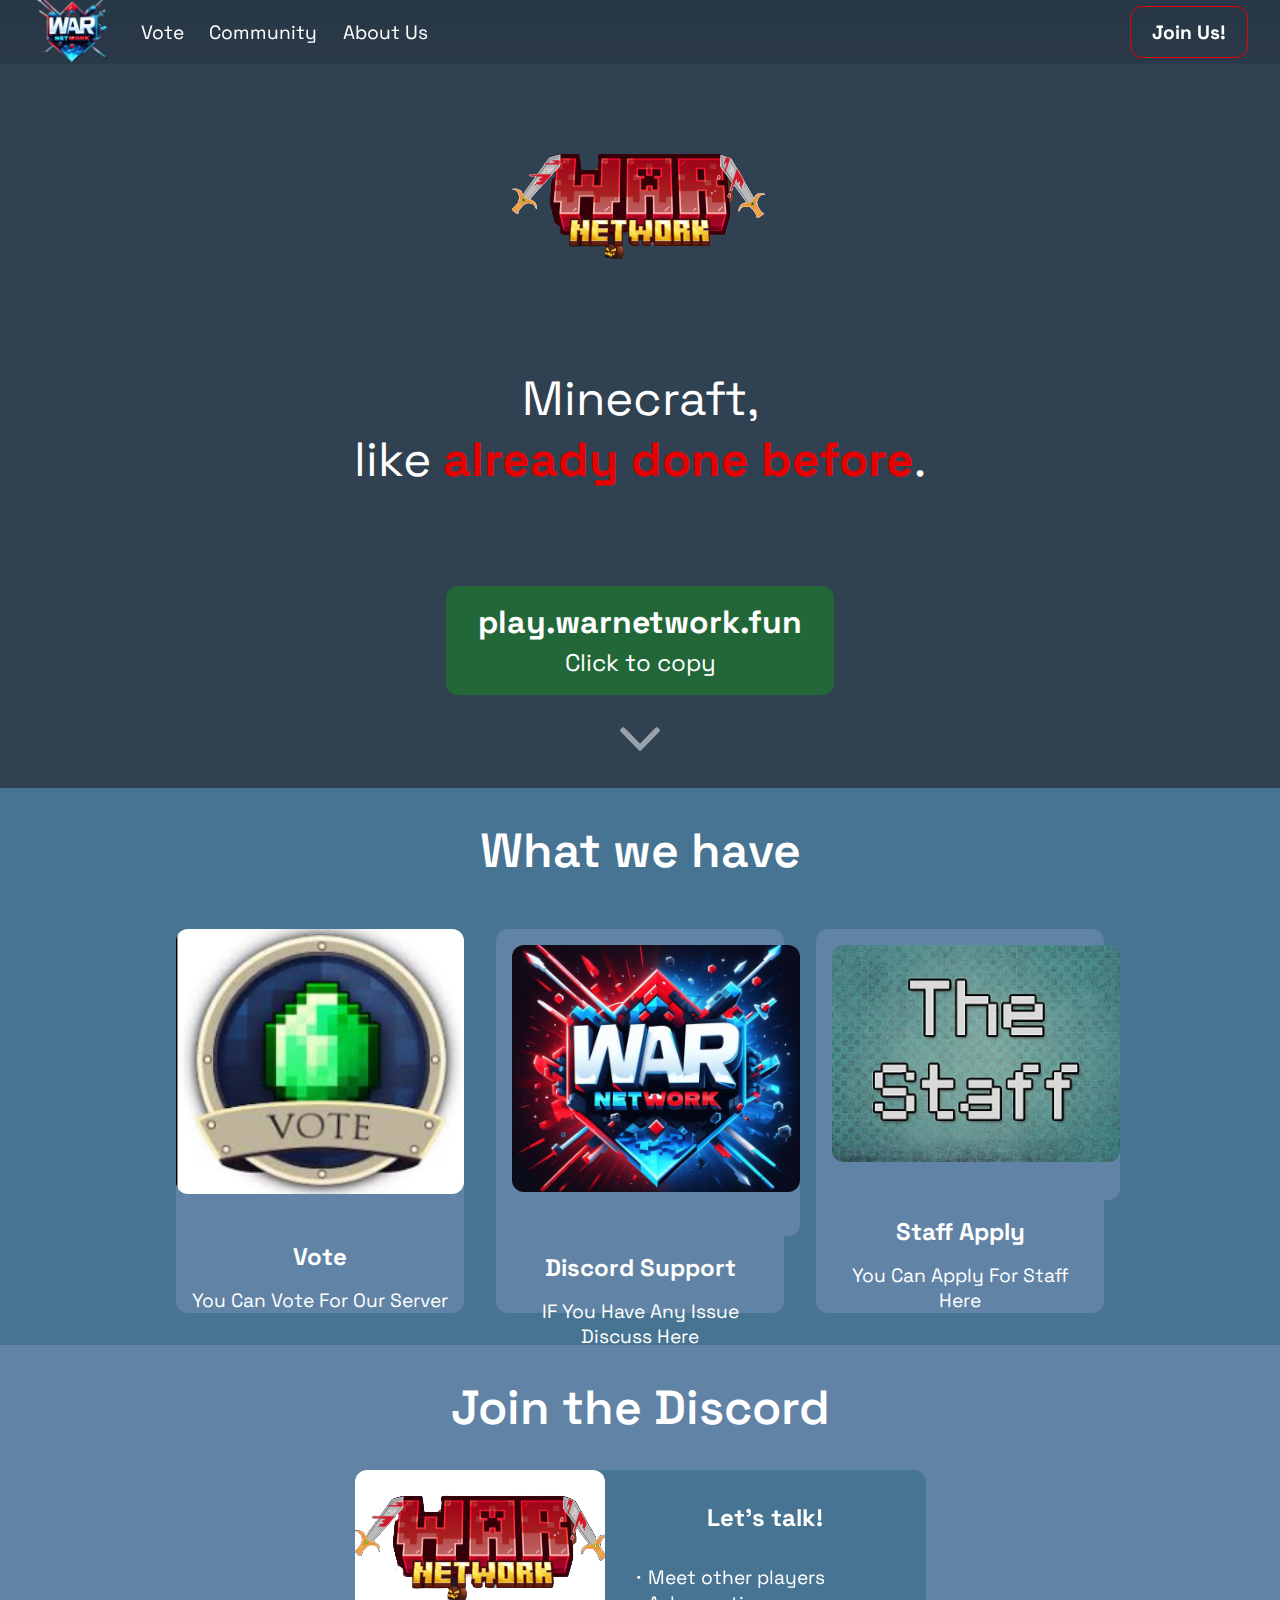
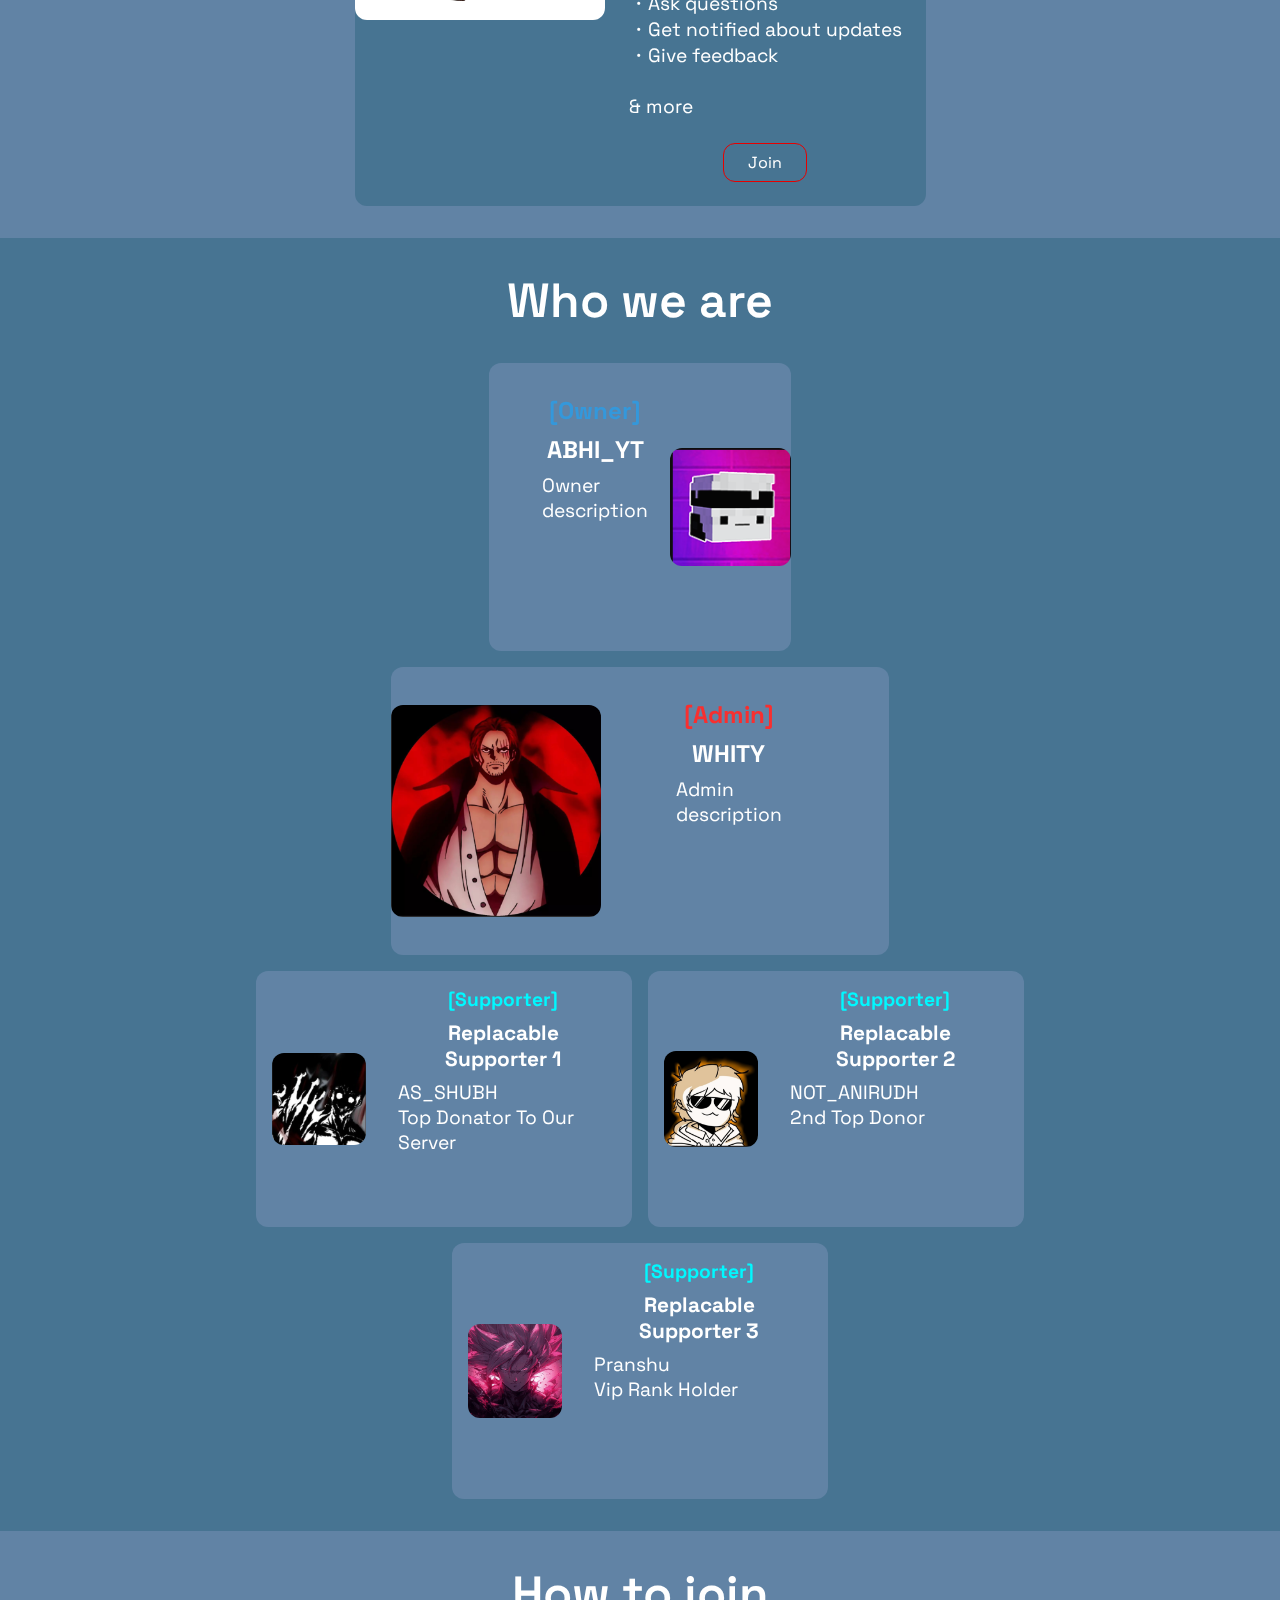
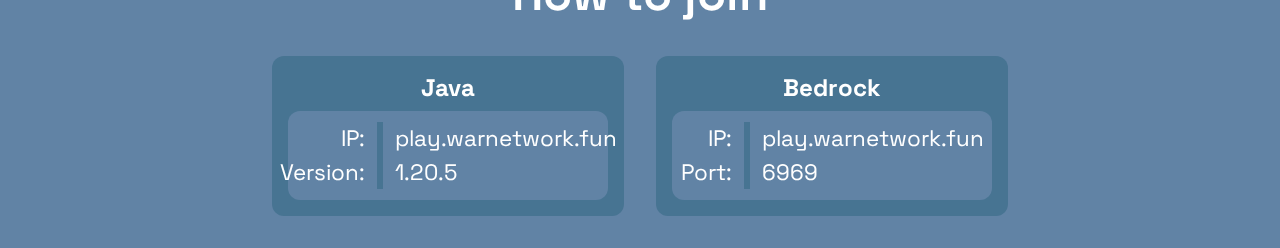
==== index.html @ 19004d0f "Add files via upload" ====
<!DOCTYPE html>
<html lang="en">
  <head>
    <meta charset="UTF-8">
    <meta http-equiv="X-UA-Compatible" content="IE=edge">
    <meta name="viewport" content="width=device-width, initial-scale=1.0">
    <title>WarNetwork</title>
    <link rel="icon" type="image/png" href="media/favicon.png">
    <link rel="stylesheet" href="media/style.css">
    <link href="https://fonts.bunny.net/css?family=Space+Grotesk:wght@500&display=swap" rel="stylesheet">
    <link rel="stylesheet" href="https://cdnjs.cloudflare.com/ajax/libs/font-awesome/4.7.0/css/font-awesome.min.css">
</head>
<body>

    <script src="https://ajax.googleapis.com/ajax/libs/jquery/3.5.1/jquery.min.js"></script>
    <nav class="desktop_navbar">
      <a href="#"><img class="desktop_navbar_logo_img" src="media/file.png" alt="logo"></a>
      <a href="http://127.0.0.1:5500/index.htm" class="desktop_navbar_link">Vote</a>
      <a href="#discord" class="desktop_navbar_link scroll">Community</a>
      <a href="#about" class="desktop_navbar_link scroll">About Us</a>
      <div class="desktop_navbar_link2_div">
          <a href="#join" class="desktop_navbar_link2 scroll">Join Us!</a>
      </div>
    </nav>
    <div class="mobile_navbar">
      <a href="#" class="mobile_navbar_logo_img_a"><img class="mobile_navbar_logo_img" src="media/discord.png" alt="logo"></a>
      <div id="mobile_navbar_links">
       
          <a class="mobile_navbar_link scroll" onclick="mobile_navbar_link_hider()" href="#discord">Community</a>
          <a class="mobile_navbar_link scroll" onclick="mobile_navbar_link_hider()" href="#about">About Us</a>
          <a class="mobile_navbar_link scroll" onclick="mobile_navbar_link_hider()" href="#join">Join Us</a>
        </div>
        <div class="icon" onclick="mobile_navbar_link_hider()">
            <i class="fa fa-bars"></i>
        </div>
        <script>
            function mobile_navbar_link_hider() {
            var x = document.getElementById("mobile_navbar_links");
            if (x.style.display === "flex") {
                x.style.display = "none";
            } else {
                x.style.display = "flex";
            }
            } 
        </script>
    </div>
    <div class="mainflex">
      <div class="main1">
        <a class="main1_logo_a" href="#">
          <img class="main1_logo" src="media/logo.png" alt="logo">
        </a>
        <div class="main1_description">
          <a>Minecraft,<br>like</a>
          <a class="main1_actcent">already done before</a><a>.</a>
        </div>
        <div class="main1_ipcopier_div">
          <button class="main1_ipcopier" onclick="copyText()" type="button">
            <span class="main1_ipcopier_text1">play.warnetwork.fun</span>
            <br>
            <span class="main1_ipcopier_text2">Click to copy</span>
          </button>
          <script>
            function copyText() {
                navigator.clipboard.writeText
            ("play.warnetwork.fun");
                }
            $(document).ready(function() {
            $('.main1_ipcopier').click(function() {
                var popup = $('<div>', { class: 'main1_popup' })
                .append($('<h3 class="copy_confirm">').text('Copied IP to clipboard'))
                $(this).after(popup);
                setTimeout(function() {
                popup.remove();
                }, 1000);
            });
            });
        </script>
        </div>
        <a href="#more" class="scroll">
          <img alt="downarrow" class="main1_downarrow" src="media/downarrow.png">
        </a>
        <script>
          const scrollLinks = document.querySelectorAll('.scroll');
          scrollLinks.forEach(function(link) {
            link.addEventListener('click', function(event) {
              event.preventDefault();
              const target = document.querySelector(link.getAttribute('href'));
              const offsetTop = target.offsetTop;
              window.scrollTo({
                top: offsetTop,
                behavior: 'smooth'
              });
            });
          });
        </script>
      </div>
      <div id="more"></div>
      <div class="main2">
        <a class="headline">What we have</a>
        <div class="main2_features_div">
          <div class="main2_feature">
       <a class="main2_feature_img" href="http://127.0.0.1:5500/index.htm">  <img class="main2_feature_img" alt="Feature Image" src="media/vote.png"></a>
            <a class="main2_feature_headline">Vote</a>
            <a class="main2_feature_text">You Can Vote For Our Server</a>
          </div>
          <div class="main2_feature">
            <a class="main2_feature" href="https://discord.gg/a4ehe3z8">
            <img class="main2_feature_img" alt="Feature Image" src="media/discord.png"></a>
            <a class="main2_feature_headline">Discord Support</a>
            <a class="main2_feature_text">IF You Have Any Issue Discuss Here</a>
          </div>
          <div class="main2_feature">
           <a class="main2_feature"href="https://forms.gle/riH5icCY9jPiuRpC8"> <img class="main2_feature_img" alt="Feature Image" src="media/staff.png"></a>
            <a class="main2_feature_headline">Staff Apply </a>
            <a class="main2_feature_text">You Can Apply For Staff Here</a>
          </div>
    
          
        </div>
      </div>
      <div id="discord"></div>
      <div class="main4">
        <a class="headline">Join the Discord</a>
        <div class="main4_dc_div">
          <iframe class="main4_dc_widget" src="media/logo.png
        " width="250" height="150" title="discord" sandbox="allow-popups allow-popups-to-escape-sandbox allow-same-origin allow-scripts"></iframe>
          <div class="main4_dc_description_div">
            <a class="main4_dc_description_title">Let's talk!</a>
            <a class="main4_dc_description"> ・Meet other players <br> ・Ask questions <br> ・Get notified about updates <br> ・Give feedback  <br><br> &amp; more </a>
            <a href="https://discord.gg/a4ehe3z8" class="main4_dc_button_a">
              <div class="main4_dc_button">Join</div>
            </a>
          </div>
        </div>
      </div>
      <div id="about"></div>
      <div class="main5">
        <a class="headline">Who we are</a>
        <div class="main5_admin_div">
          <div class="main5_admins_div main5_admins_dev_type2">
            <img class="main5_admins_img" alt="admin member img" src="media/owner.png">
            <div class="main5_admins_description_div">
              <a class="main5_admins_description_rank main5_admins_description_rank_owner">[Owner]</a>
              <a class="main5_admins_description_title" href="https://example.com">ABHI_YT</a>
              <a class="main5_admins_description">Owner<br>description</a>
            </div>
          </div>
          <div class="main5_admins_div main5_admins_dev_type1">
            <img class="main5_admins_img" alt="admin member img" src="media/admin.png">
            <div class="main5_admins_description_div">
              <a class="main5_admins_description_rank main5_admins_description_rank_admin">[Admin]</a>
              <a class="main5_admins_description_title" href="https://example.com">WHITY</a>
              <a class="main5_admins_description">Admin<br>description</a>
            </div>
          </div>
        </div>
        <div class="main5_supporter_div">
          <div class="main5_supporters_div">
            <img class="main5_supporters_img" alt="supporters member img" src="media/donator.png">
            <div class="main5_supporters_description_div">
              <a class="main5_supporters_description_rank main5_supporters_description_rank_supporter">[Supporter]</a>
              <a class="main5_supporters_description_title">Replacable Supporter 1</a>
              <a class="main5_supporters_description">AS_SHUBH<br>Top Donator To Our Server</a>
            </div>
          </div>
          <div class="main5_supporters_div">
            <img class="main5_supporters_img" alt="supporters member img" src="media/donator 2.png">
            <div class="main5_supporters_description_div">
              <a class="main5_supporters_description_rank main5_supporters_description_rank_supporter">[Supporter]</a>
              <a class="main5_supporters_description_title">Replacable Supporter 2</a>
              <a class="main5_supporters_description">NOT_ANIRUDH<br>2nd Top Donor</a>
            </div>
          </div>
          <div class="main5_supporters_div">
            <img class="main5_supporters_img" alt="supporters member img" src="media/donator 3.png">
            <div class="main5_supporters_description_div">
              <a class="main5_supporters_description_rank main5_supporters_description_rank_supporter">[Supporter]</a>
              <a class="main5_supporters_description_title">Replacable Supporter 3</a>
              <a class="main5_supporters_description">Pranshu<br>Vip Rank Holder</a>
            </div>
          </div>
     
         
        </div>
      </div>
      <div id="join"></div>
      <div class="main3">
        <a class="headline">How to join</a>
        <div class="main3_join_div_div">
          <div class="main3_join_div">
            <a class="main3_join_title">Java</a>
            <div class="main3_join_content_div">
              <div class="main3_join_categories">
                <a>IP:</a>
                <a>Version:</a>
              </div>
              <div class="main3_join_values">
                <a>play.warnetwork.fun</a>
                <a>1.20.5</a>
              </div>
            </div>
          </div>
          <div class="main3_join_div">
            <a class="main3_join_title">Bedrock</a>
            <div class="main3_join_content_div">
              <div class="main3_join_categories">
                <a>IP:</a>
                <a>Port:</a>
              </div>
              <div class="main3_join_values">
                <a>play.warnetwork.fun</a>
                <a>6969</a>
              </div>
            </div>
          </div>
        </div>
      </div>
    </div>
      </body>
</html>
---- media/style.css ----
:root {
    --nice-padding: 6rem;
    --roundness: 0.75rem;
    --accent1: #e60000;
    --accent2: #05b305;
    --accent2_transp: #05b30555;
    --background1: #6183a5;
    --background2: #477492;


    color-scheme: dark;
}

span {
    font-family: 'Space Grotesk', sans-serif;
}

body {
    font-family:'Space Grotesk', sans-serif;
    background-color: var(--background1);
    color: white;
    margin:0px;
}


#more {
    padding-top:5rem;
    margin-top: -5rem;
}
#discord {
    padding-top:5rem;
    margin-top: -5rem;
}
#about {
    padding-top:5rem;
    margin-top: -5rem;
}
#join {
    padding-top:5rem;
    margin-top: -5rem;
}


.banner {
    display: flex;
    position: fixed;
    background-color: #ff000099;
    width: 100%;
    height: 3rem;
    z-index: 10;
    font-size: 2rem;
    font-weight: 600;
    justify-content: center;
    backdrop-filter: blur(15px);
    align-content: center;
    padding-top: .4rem;
}



.headline {
    margin-top: 2rem;
    color: #fff;
    font-size:3rem;
    text-align: center;
    font-weight: 600;
}

.desktop_navbar {
    position:fixed;
    display: flex;
    height: 4rem;
    width: 100%;
    top: 0;
    right: 0;
    left: 0;
    bottom:0;
    background-color: #00000022;
    backdrop-filter: blur(15px);
    z-index: 5;
    align-items: center;
    justify-content: center;
    flex-direction: row;
}

.desktop_navbar_logo_img {
    width: 5rem;
    padding-left: 2rem;
    padding-right: 1rem;
}

.desktop_navbar_link {
    font-size: 1.2rem;
    padding: .8rem;
    transition: all .5s;
    text-decoration: none;
    color: #fff;
    text-align: center;
}
.desktop_navbar_link:hover {
    color: var(--accent1);
}

.desktop_navbar_link2 {
    padding:.5rem;
    color: #fff;
    text-decoration: none;
    text-align: center;
}
.desktop_navbar_link2_div {
    font-size: 1.2rem;
    padding: .8rem;
    transition: all .5s;
    margin-left: auto;
    margin-right: 2rem;
    font-weight: 700;
    border: solid 1px var(--accent1);
    border-radius: var(--roundness);
    text-align: center;
}
.desktop_navbar_link2_div:hover {
    border: solid 1px var(--accent2);
    background-color: var(--accent2);
    transform: scale(1.05)
}

.mobile_navbar {
    display: none;
    overflow: hidden;
    background-color: #00000033;
    backdrop-filter: blur(15px);
    position: fixed;
    width: 100%;
    z-index: 5;
    flex-direction: row;
    min-height: 53px;
}

.mobile_navbar_logo_img {
    position: absolute;
    display: block;
    height: 42px;
    padding-left: .5rem;
    top: 0;
    left: 0;
    padding-top: 3.5px;
}

.mobile_navbar #mobile_navbar_links {
    display: none;
    margin-top: 53px;
    flex-direction: column;
    align-items: center;
    width: 100%;
    background-color: #00000011;
}

.mobile_navbar_link {
    padding:.5rem;
}

.mobile_navbar a {
    color: white;
    text-decoration: none;
    font-size: 17px;
    display: block;
}

.mobile_navbar .icon {
    background-color: #00000044;
    display: block;
    position: absolute;
    right: 0;
    top: 0;
    padding: 16px;
}

.mobile_navbar_logo_img_a {
    display: block;
    background-color: #00000022;
} 



.mainflex {
    display: flex;
    align-items: center;
    align-content: center;
    justify-content: center;
    flex-direction: column;
}

.main1 {
    padding-top: calc(var(--nice-padding) + 2rem);
    display:flex;
    width: 150%;
    align-self: center;
    flex-direction: column;
    align-items: center;
    align-content: center;
    justify-content: center;
    background: rgba(0, 0, 0, .5) url('https://imgur.com/cGMLytH.png');
    background-blend-mode: darken;
    background-repeat: no-repeat;
    background-position: 50% 50%;
}

.main1_logo_a {
    margin-bottom: var(--nice-padding);
    cursor: default;
}

.main1_logo {
    display: block;
    align-self: center;
    margin-left:auto;
    margin-right: auto;
    transition: all .5s;
    max-width: 50rem;
}
.main1_logo:hover {
    transform: scale(1.25)
}

.main1_description {
    text-align: center;
    font-size:3rem;
    margin-bottom: var(--nice-padding);
    margin-left: 1rem;
    margin-right: 1rem;
}

.main1_actcent {
    font-weight: 800;
    color:var(--accent1);
}

.main1_ipcopier {
    padding: 1rem;
    padding-left: 2rem;
    padding-right: 2rem;
    font-size: 2rem;
    background-color: var(--accent2_transp);
    border: 0px;
    border-radius: var(--roundness);
    color: rgb(255, 255, 255);
    transition: all .5s;
    cursor:pointer;
    position: relative;
}

.main1_ipcopier:hover {
    background-color: var(--accent2);
    transform: scale(1.05)
}

.main1_ipcopier_text1 {
    font-size:2rem;
    font-weight: 800;
}

.main1_ipcopier_text2 {
    font-size:1.5rem;
}

.main1_popup {
    position: absolute;
    left: 50%;
    transform: translate(-50%, -0%);
    text-align: center;
    background-color: rgba(0, 175, 0, 0.1);
    border:solid #ec0000 1px;
    color: #fff;
    border-radius: var(--roundness);
    z-index: 9999;
    padding-left: 1rem;
    padding-right: 1rem;
    margin-top: -10.5rem;
}

.main1_downarrow {
    opacity: 50%;
    height: 1.5rem;
    padding:2rem;
    transition: all .5s;
}

.main1_downarrow:hover {
    opacity: 100%;
    transform: scale(1.05)
}

.main2 {
    display: flex;
    justify-content: center;
    flex-direction: column;
    align-content: center;
    padding-bottom: 1rem;
    background-color: var(--background2);
    width: 100%;
}



.main2_features_div {
    padding-top: 2rem;
    display:flex;
    align-items: center;
    justify-content: center;
    flex-wrap:wrap;
}

.main2_feature {
    display: flex;
    background-color: var(--background1);
    height: 24rem;
    width: 18rem;
    margin: 1rem;
    border-radius: var(--roundness);
    transition: all .5s;
    flex-direction: column;
}

.main2_feature:hover {
    background-color: #00000099;
    transform: scale(1.05)
}

@media (max-width: 1599px) {
    .main2_features_div {
      margin-left: 10rem;
      margin-right: 10rem;
    }
  }
@media (max-width: 1279px) {
    .main2_features_div {
      margin-left: 0rem;
      margin-right: 0rem;
    }
  }


.main2_feature_img {
    width: 100%;
    height: 85%;
    object-fit: cover;
    border-radius: var(--roundness);
}

.main2_feature_headline {
    margin-top: 1rem;
    text-align: center;
    font-size:1.5rem;
    font-weight: 700;
    margin-top: auto;
}

.main2_feature_text {
    margin:1rem;
    text-align: center;
    font-size:1.2rem;
    margin-bottom: auto;
}


.main4 {
    min-height: 10rem;
    width:100%;
    display: flex;
    justify-content: center;
    flex-direction: column;
    align-items: center;
}

.main4_dc_widget {
    border-radius: var(--roundness);
    border: 0;
}

.main4_dc_div {
    margin: 2rem;
    display: flex;
    flex-direction: row;
    background-color: var(--background2);
    border-radius: var(--roundness);
    max-width: 48rem;
}

.main4_dc_description_div {
    display: flex;
    flex-direction: column;
}

.main4_dc_description_title {
    margin: 2rem;
    text-align: center;
    font-size:1.5rem;
    font-weight: 700;

}


.main4_dc_description {
    margin-left:1.5rem;
    margin-right:1.5rem;
    margin-bottom:1.5rem;
    font-size:1.2rem;
}
.main4_dc_button_a{
    text-decoration: none;
    color: #fff;
    text-align: center;
    border: solid var(--accent1) 1px;
    border-radius: var(--roundness);
    margin-top: auto;
    margin-left: auto;
    margin-right: auto;
    margin-bottom: 1.5rem;
    transition: all .5s;
}
.main4_dc_button_a:hover{
    border: solid 1px var(--accent2);
    background-color: var(--accent2);
    transform: scale(1.05)
}
.main4_dc_button {
    padding:.5rem;
    padding-left: 1.5rem;
    padding-right: 1.5rem;
}




.main5 {
    background-color: var(--background2);
    min-height: 10rem;
    width:100%;
    display: flex;
    justify-content: center;
    flex-direction: column;
    align-items: center;
}

.main5_admin_div{
    display: flex;
    flex-direction: column;
    align-items: center;
    padding: 1rem 1rem .5rem 1rem;
}
.main5_admins_div{
    display: flex;
    max-width: 46rem;
    min-height: 18rem;
    background-color: var(--background1);
    border-radius: var(--roundness);
    margin-top: 1rem;
    margin-right: 1rem;
    margin-left: 1rem;
}
.main5_admins_dev_type1 {
    flex-direction:row;
    padding-right: 2rem;
}
.main5_admins_dev_type2 {
    flex-direction: row-reverse;
    padding-left: 2rem;
}

.main5_admins_img {
    border-radius: var(--roundness);
    max-width: 45%;
    max-height: 100%;
    align-self: center;
}
.main5_admins_description_div {
    display: flex;
    justify-content: center;
    justify-self: center;
    max-width: 60%;
    padding-top: 2rem;
    padding-bottom: 2rem;
    flex-direction: column;
    padding-left: 1rem;
    padding-right: 1rem;
    margin-left: auto;
    margin-right: auto;
}
.main5_admins_description_rank {
    text-align: center;
    font-size:1.5rem;
    font-weight: 700;
    margin-bottom: .5rem;
}
.main5_admins_description_rank_owner {
    color: #3498db;
}
.main5_admins_description_rank_admin {
    color: #f82f2f;
}
.main5_admins_description_title {
    text-align: center;
    font-size:1.5rem;
    font-weight: 700;
    color: #fff;
    text-decoration: none;
    transition: all .5s;
    margin-bottom: .5rem;
}
.main5_admins_description_title:hover {
    color: var(--accent1);
    transform: scale(1.05)
}

.main5_admins_description {
    margin-bottom: auto;
    font-size:1.2rem;
}


.main5_supporter_div {
    display: flex;
    max-width: 825px;
    justify-content: center;
    align-items: center;
    flex-direction:row;
    flex-wrap: wrap;
    margin-bottom: 1.5rem;
}

.main5_supporters_div {
    width: 23.5rem;
    min-height: 16rem;
    background-color: var(--background1);
    border-radius: var(--roundness);
    margin: .5rem;
    display: flex;
}

.main5_supporters_img {
    border-radius: var(--roundness);
    max-width: 25%;
    max-height: 100%;
    align-self: center;
    margin: 1rem;
}
.main5_supporters_description_div {
    display: flex;
    justify-content: center;
    width: 100%;
    padding: 1rem 1.5rem 1rem 1rem;
    flex-direction: column;
}
.main5_supporters_description_rank {
    text-align: center;
    font-size:1.2rem;
    font-weight: 700;
    margin-bottom: .5rem;
}
.main5_supporters_description_rank_supporter {
    color: #00f8ff;
}
.main5_supporters_description_title {
    text-align: center;
    font-size:1.3rem;
    font-weight: 700;
    color: #fff;
    text-decoration: none;
    transition: all .5s;
    margin-bottom: .5rem;
}
.main5_supporters_description_title:hover {
    color: var(--accent1);
    transform: scale(1.05)
}

.main5_supporters_description {
    font-size:1.2rem;
    margin-bottom: auto;
}





.main3 {
    background-color: var(--background1);
    min-height: 10rem;
    width:100%;
    display: flex;
    justify-content: center;
    flex-direction:column;
}

.main3_join_div_div {
    display: flex;
    flex-direction: row;
    justify-content: center;
    flex-wrap: wrap-reverse;
    margin: 1rem;
}

.main3_join_div {
    display: flex;
    flex-direction: column;
    width: 20rem;
    height: 8rem;
    background-color: var(--background2);
    border-radius: var(--roundness);
    margin: 1rem;
    padding: 1rem;
}

.main3_join_title {
    text-align: center;
    font-size:1.5rem;
    font-weight: 700;
    color: #fff;
    text-decoration: none;
    transition: all .5s;
    margin-bottom: .5rem;
}

.main3_join_content_div {
    display: flex;
    flex-direction: row;
    background-color: var(--background1);
    height: 100%;
    border-radius: var(--roundness);
    align-items: center;
    justify-content: center;
}

.main3_join_categories {
    display: flex;
    flex-direction: column;
    text-align: right;
    font-size:1.4rem;
    line-height: 1.5;
    border-right: 3px solid var(--background2);
    padding-right: .75rem;
}
.main3_join_values {
    display: flex;
    flex-direction: column;
    text-align: left;
    font-size:1.4rem;
    line-height: 1.5;
    border-left: 3px solid var(--background2);
    padding-left: .75rem;
}







/* Copyright Text */

.copyright {
    color: #ffffff99;
    text-decoration: none;
}

.copyright_div {
    display: flex;
    justify-content: center;
    padding: 16px;
    width:auto;
    background-color: #000;
}




@media only screen and (max-width: 600px) {
    .desktop_navbar{
        display:none;
    }
    .mobile_navbar{
        display:flex;
    }
    .headline {
        font-size:1.9rem;
        margin-right: 1rem;
        margin-left: 1rem;
    }
    .main1_logo {
        max-width: 16rem;
    }
    .main1_description {
        font-size: 2.5rem;
        margin-bottom: 2rem;
    }
    .main1_ipcopier {
        display: none;
    }
    .main5_admins_img {
        align-self: center;
        padding-top: 1rem;
    }
    .main5_admins_div{
        flex-direction: column;
        min-height: 0;
    }
    .main5_admins_description_div {
        max-width: 100%;
        padding: 2rem;
    }
    .main4_dc_div {
        flex-direction: column;
    }
    .main4_dc_widget {
        height: 20rem;
        width: 100%;
    }
    .main3_join_div {
        min-width: 20rem;
        min-height: 9rem;
    }
    .main3_join_content_div {
        padding:1rem;
    }
    .main5_admins_dev_type1 {
        padding-right: 0;
    }
    .main5_admins_dev_type2 {
        padding-left: 0;
    }
}
@media only screen and (max-width: 360px) {
    .main3_join_categories {
        font-size:1rem;
    }
    .main3_join_values {
        font-size:1rem;
    }
    .main3_join_div {
        min-width: 10rem;
        padding: .5rem;
    }
    .main3_join_div_div {
        margin: .25rem;
    }
}
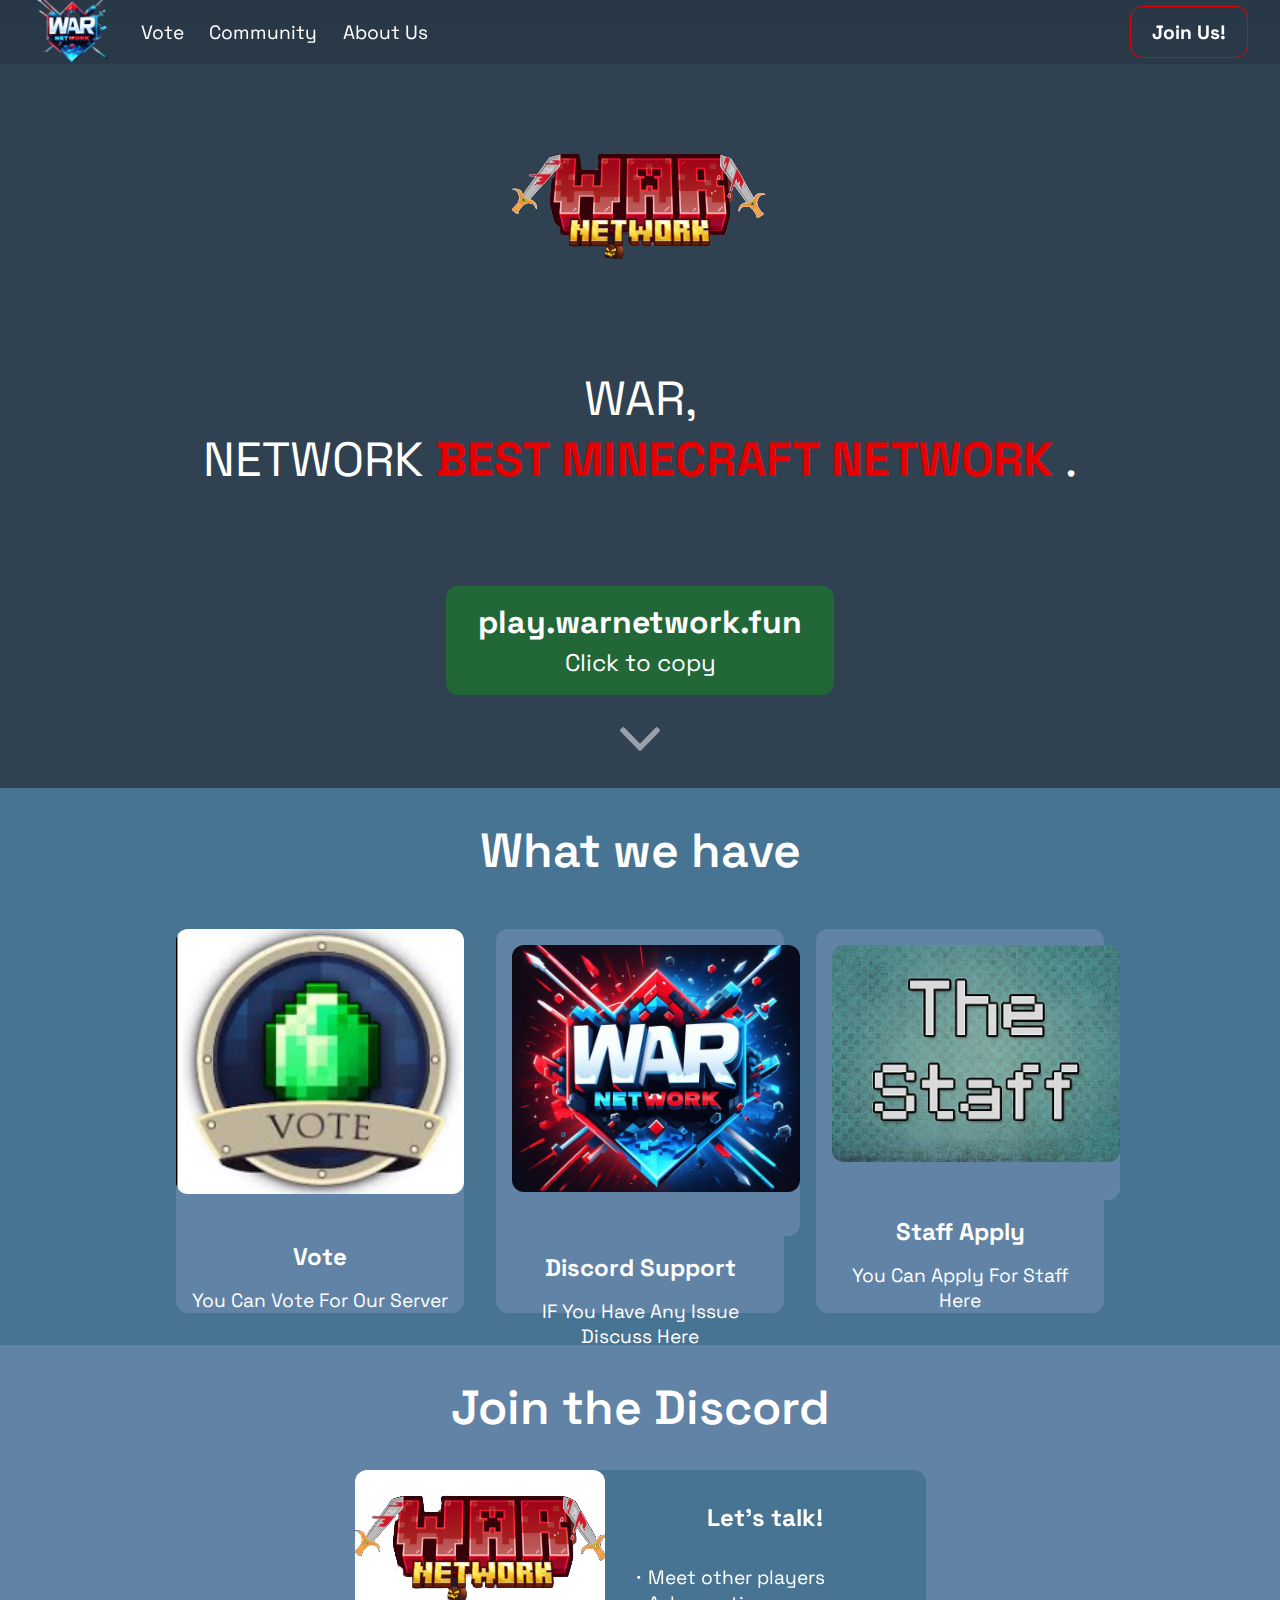
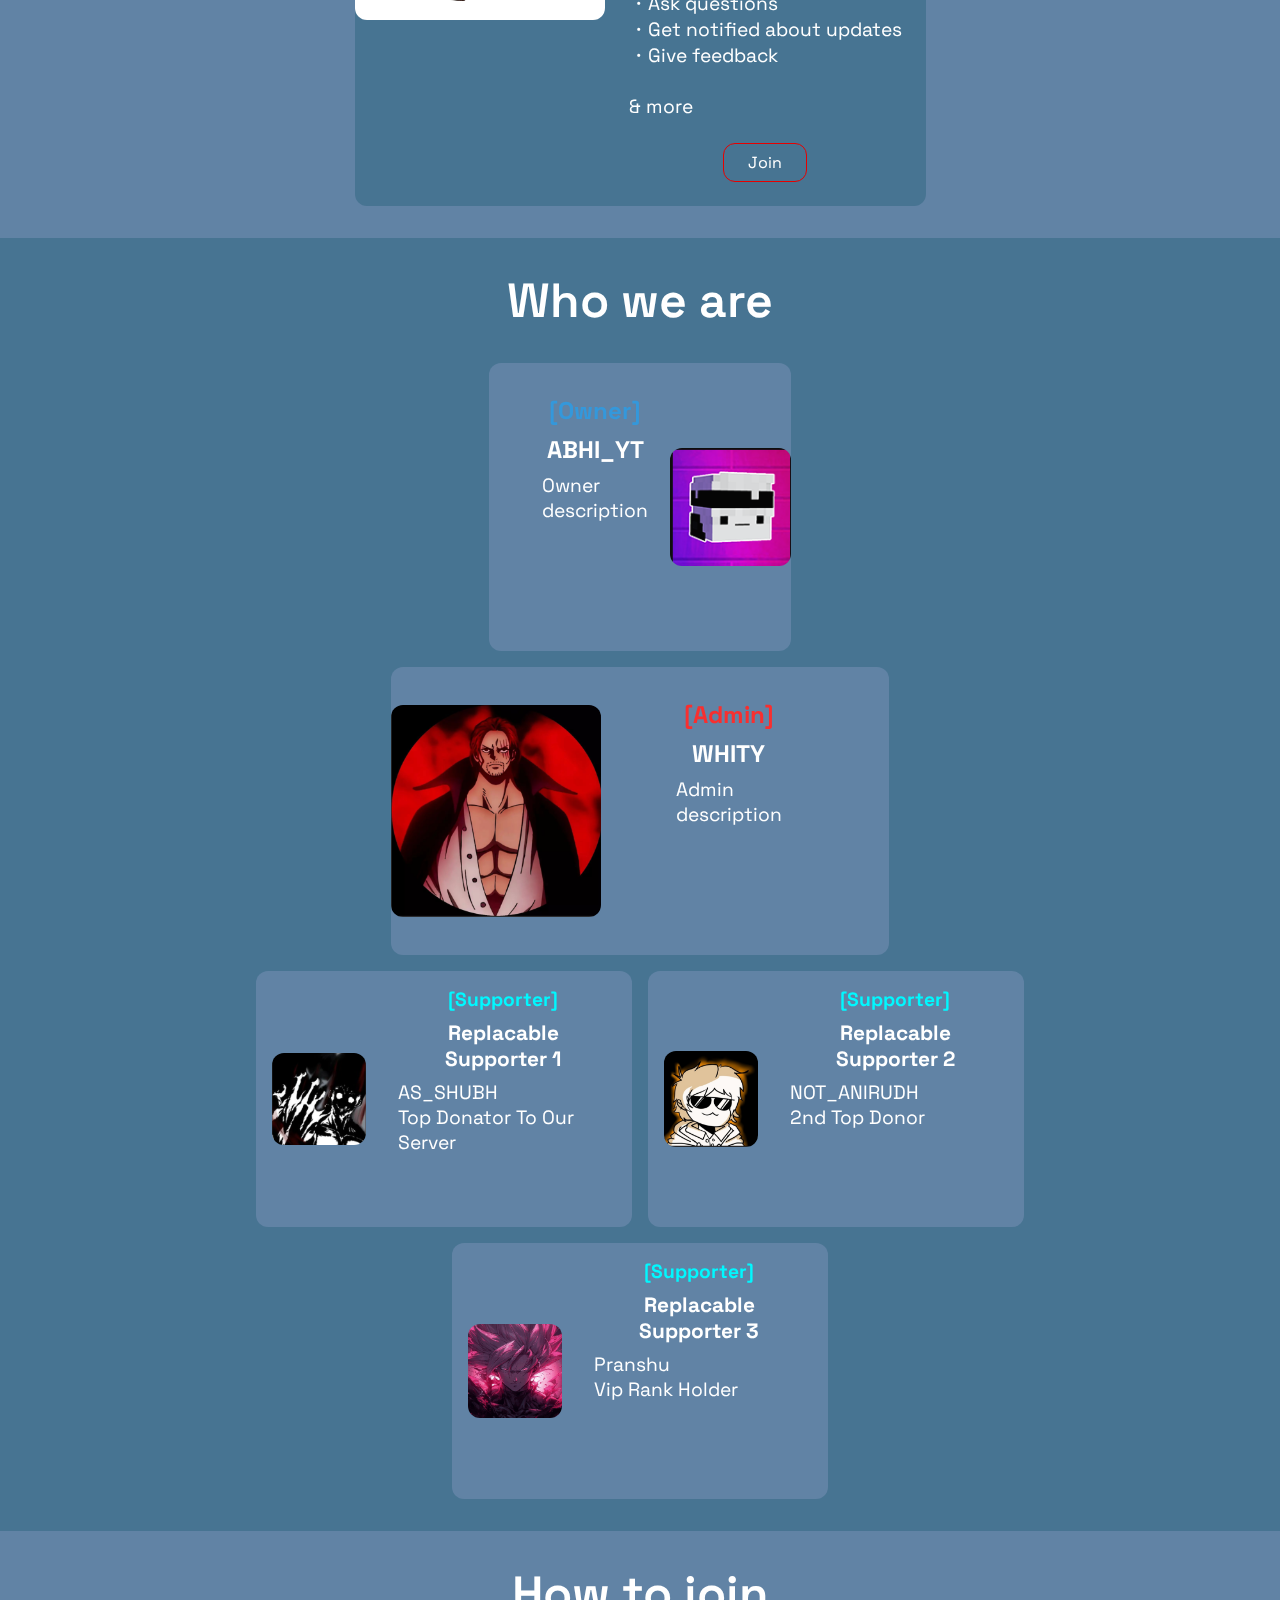
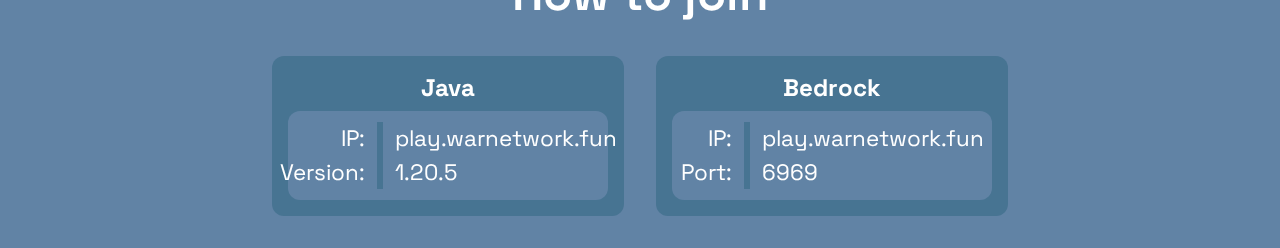
==== commit 7acf90ef: "Add files via upload" ====
--- a/index.html
+++ b/index.html
@@ -50,8 +50,8 @@
           <img class="main1_logo" src="media/logo.png" alt="logo">
         </a>
         <div class="main1_description">
-          <a>Minecraft,<br>like</a>
-          <a class="main1_actcent">already done before</a><a>.</a>
+          <a>WAR,<br>NETWORK</a>
+          <a class="main1_actcent">BEST MINECRAFT NETWORK </a><a>.</a>
         </div>
         <div class="main1_ipcopier_div">
           <button class="main1_ipcopier" onclick="copyText()" type="button">
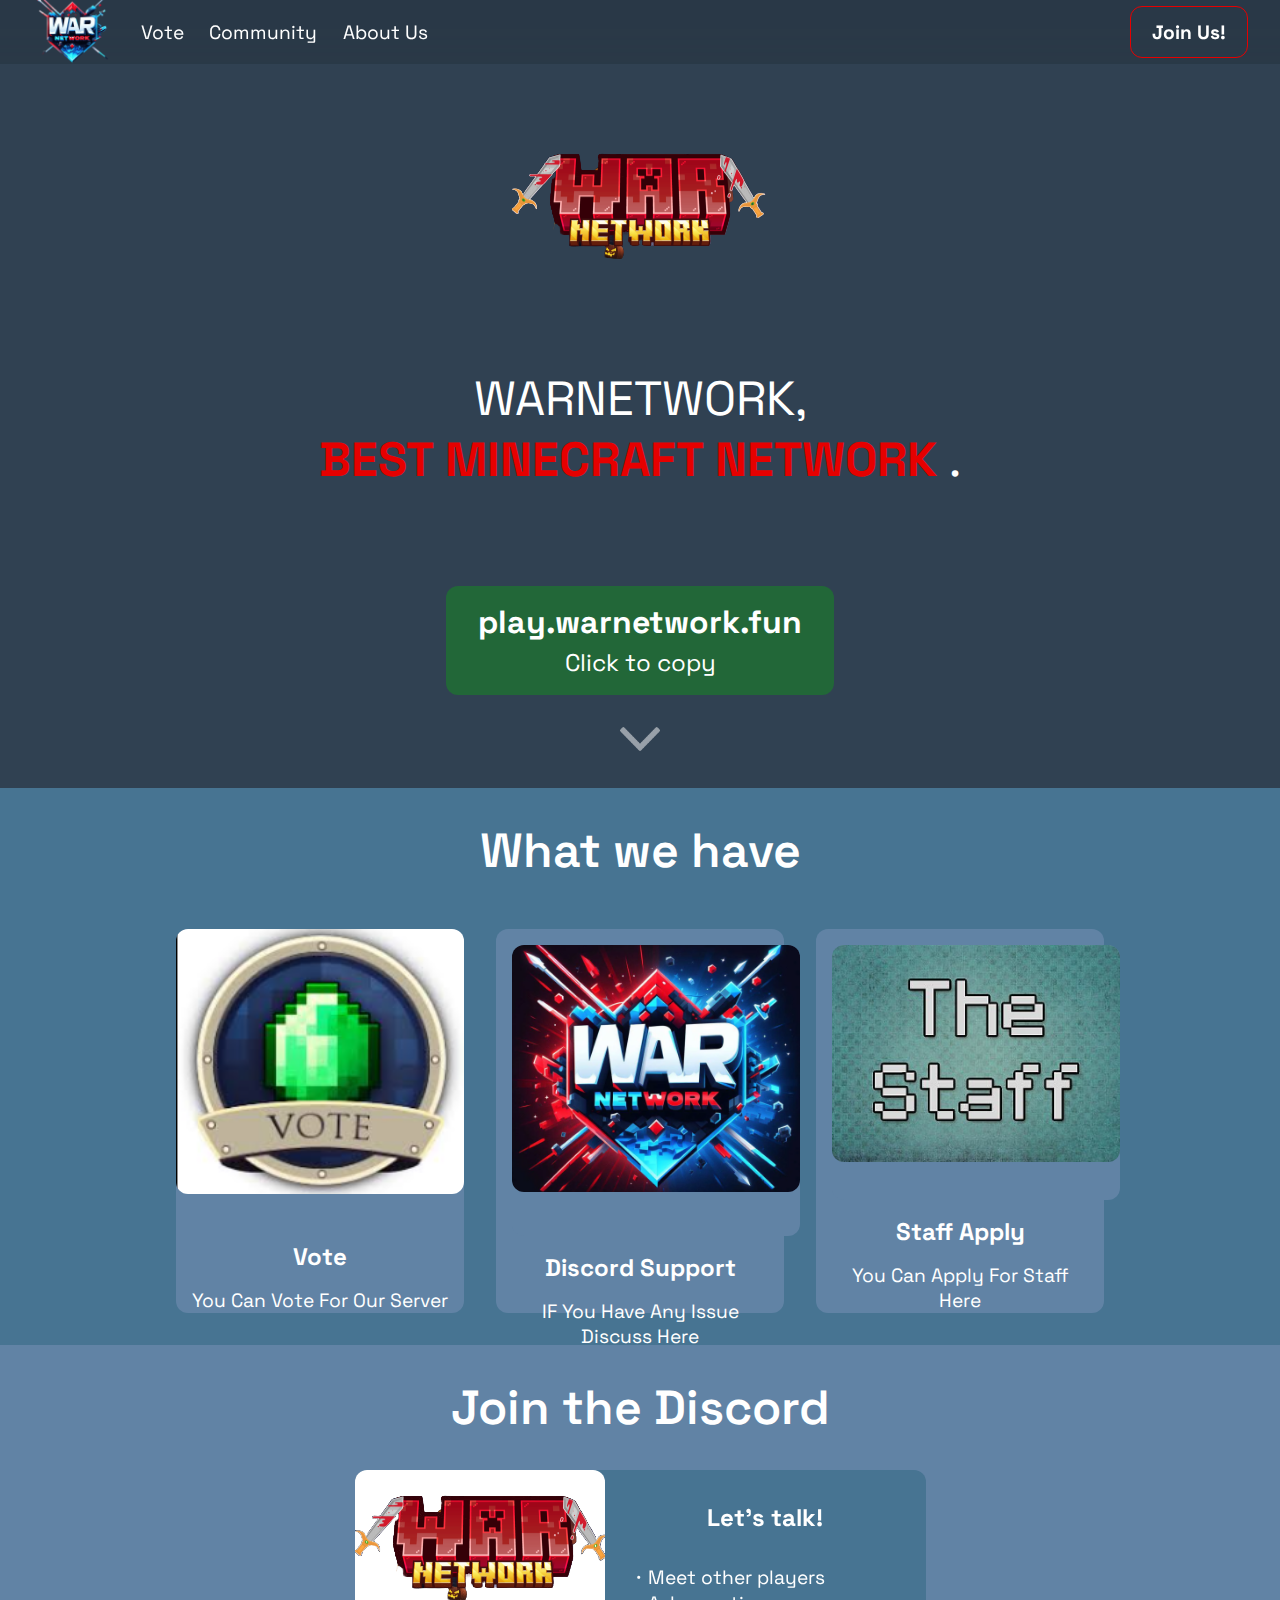
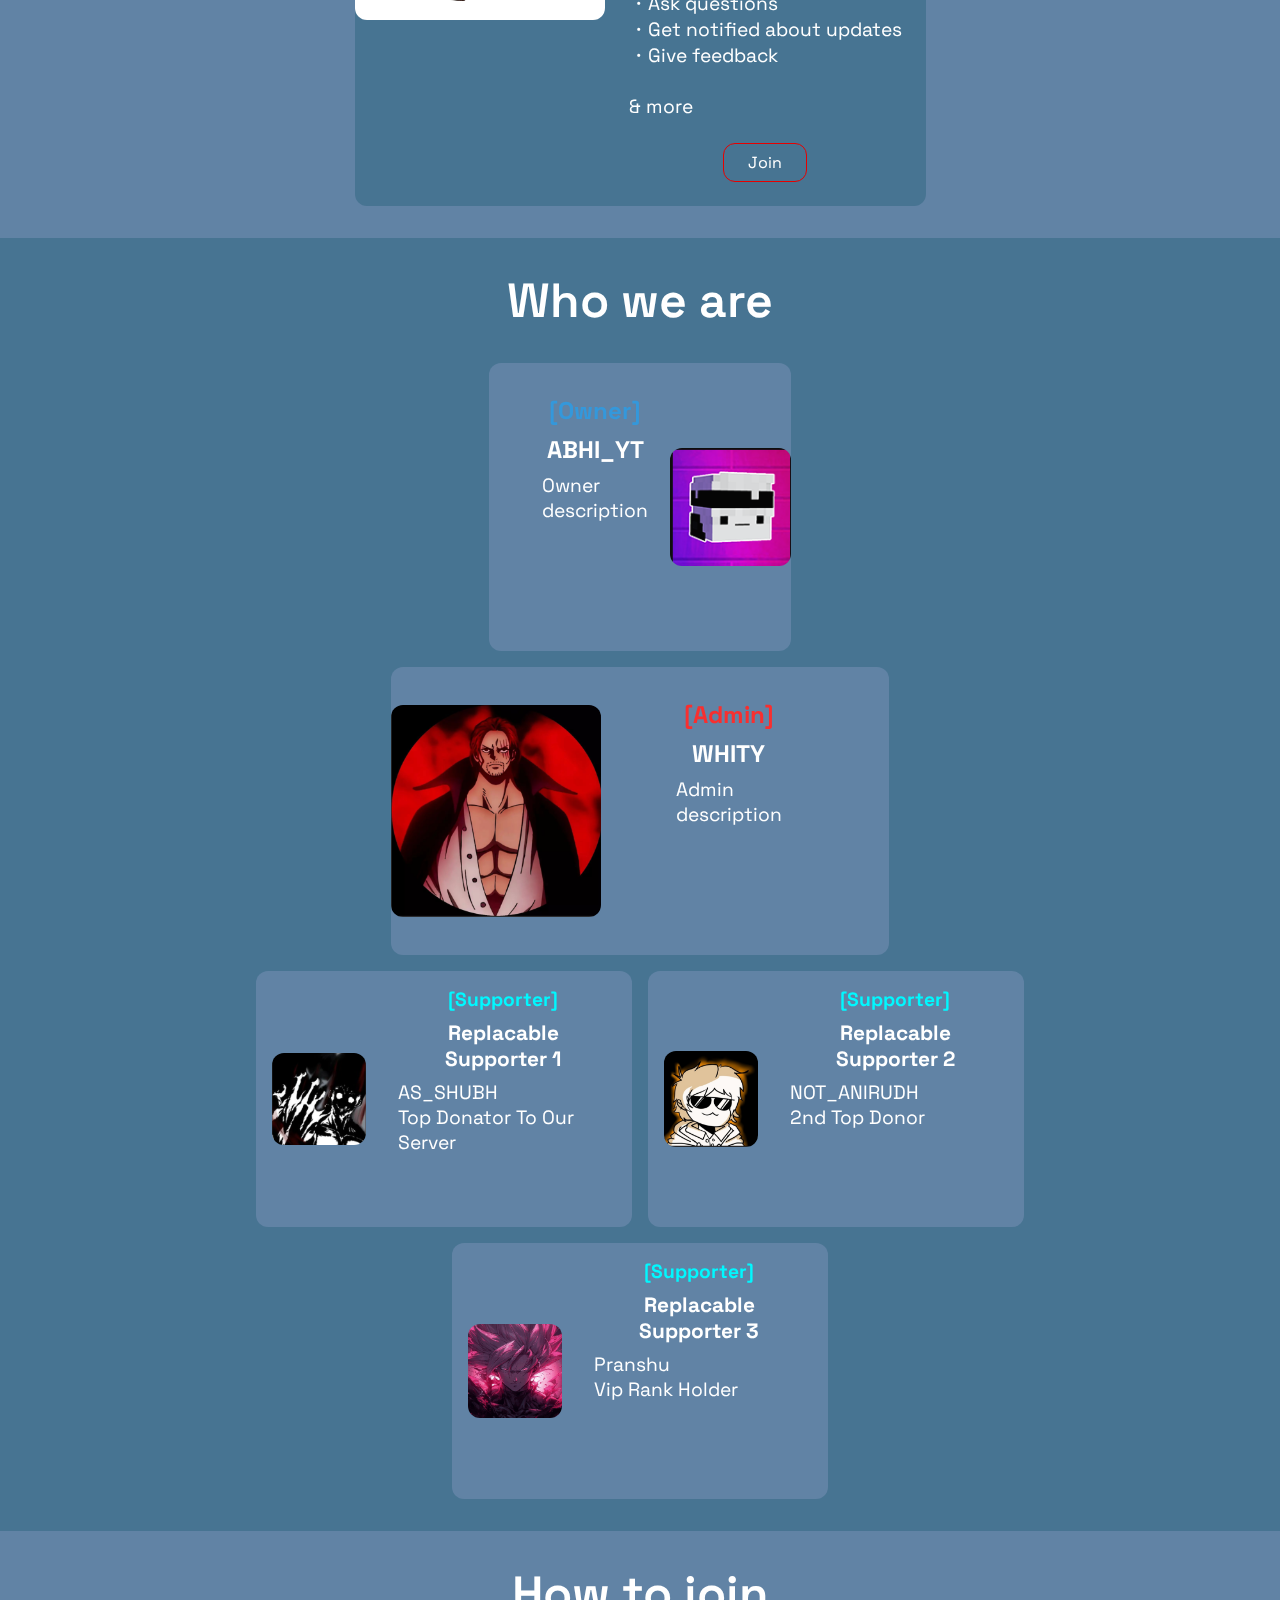
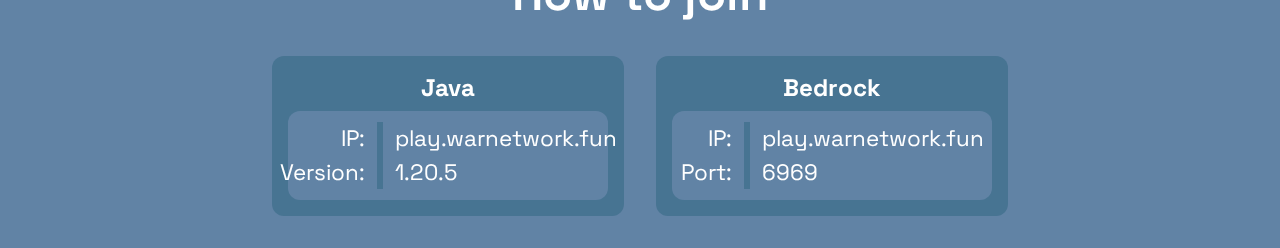
==== commit 04191904: "Add files via upload" ====
--- a/index.html
+++ b/index.html
@@ -50,7 +50,7 @@
           <img class="main1_logo" src="media/logo.png" alt="logo">
         </a>
         <div class="main1_description">
-          <a>WAR,<br>NETWORK</a>
+          <a>WARNETWORK,<br></a>
           <a class="main1_actcent">BEST MINECRAFT NETWORK </a><a>.</a>
         </div>
         <div class="main1_ipcopier_div">
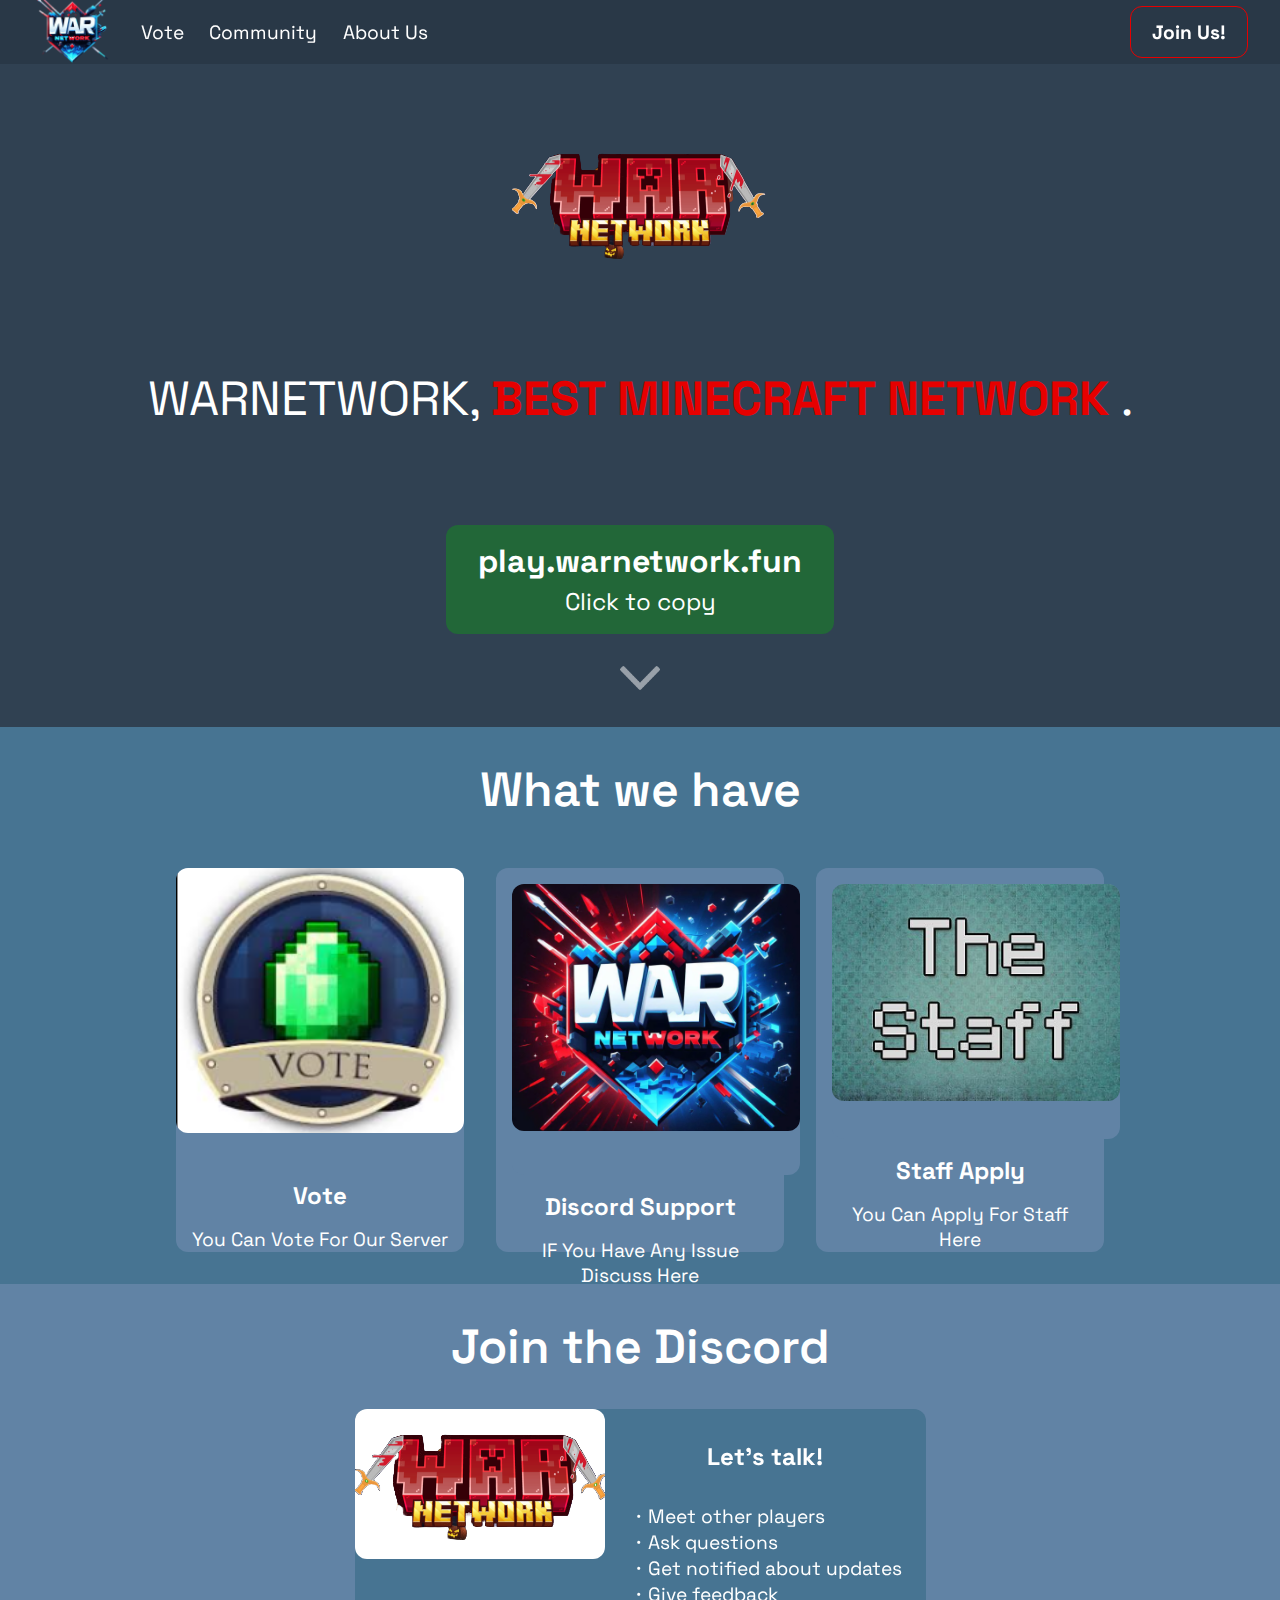
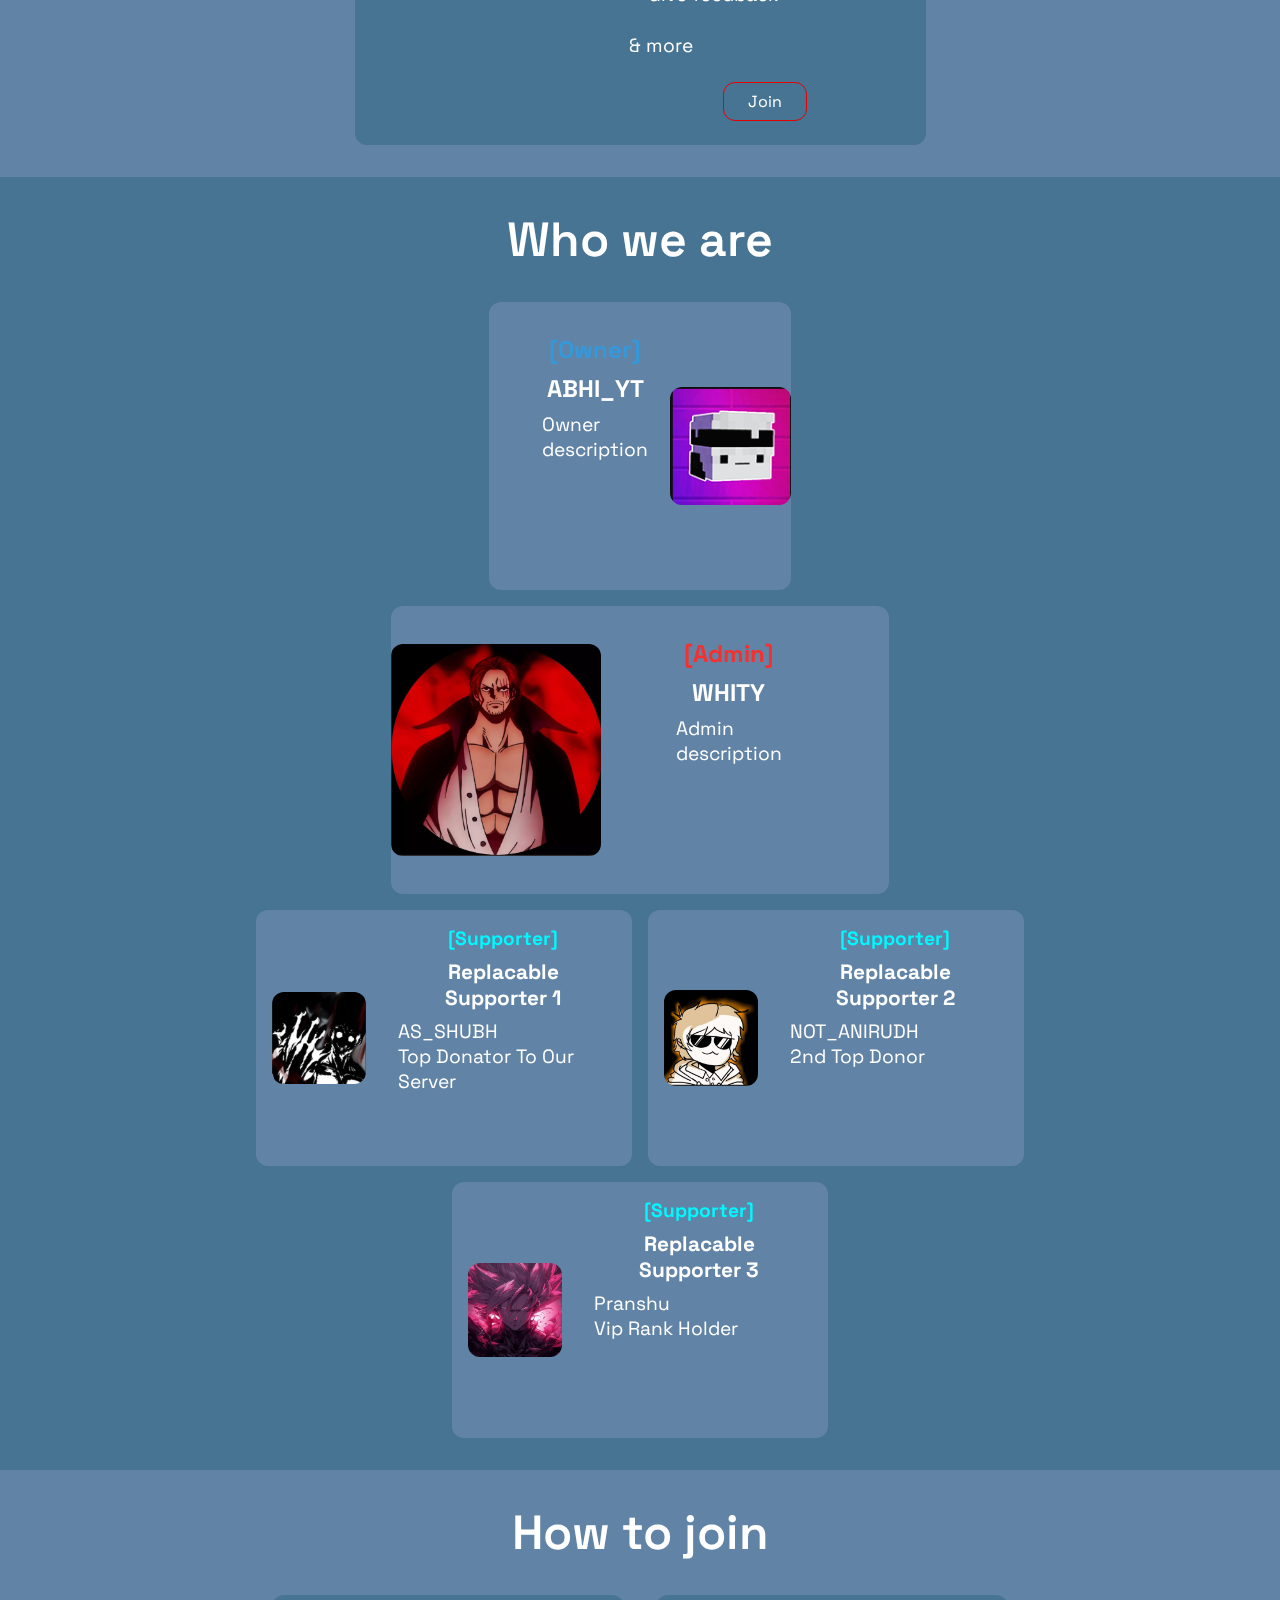
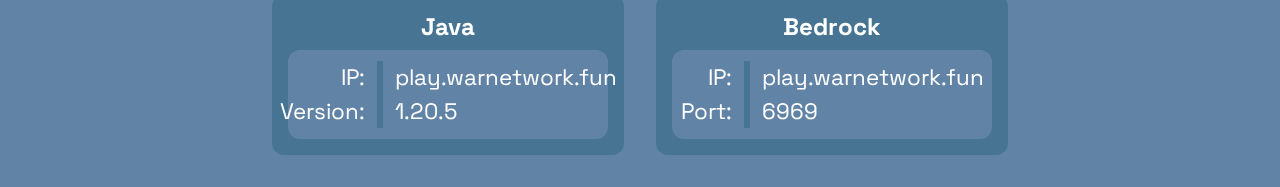
==== commit b31b8e7a: "Add files via upload" ====
--- a/index.html
+++ b/index.html
@@ -50,7 +50,7 @@
           <img class="main1_logo" src="media/logo.png" alt="logo">
         </a>
         <div class="main1_description">
-          <a>WARNETWORK,<br></a>
+          <a>WARNETWORK,</a>
           <a class="main1_actcent">BEST MINECRAFT NETWORK </a><a>.</a>
         </div>
         <div class="main1_ipcopier_div">
